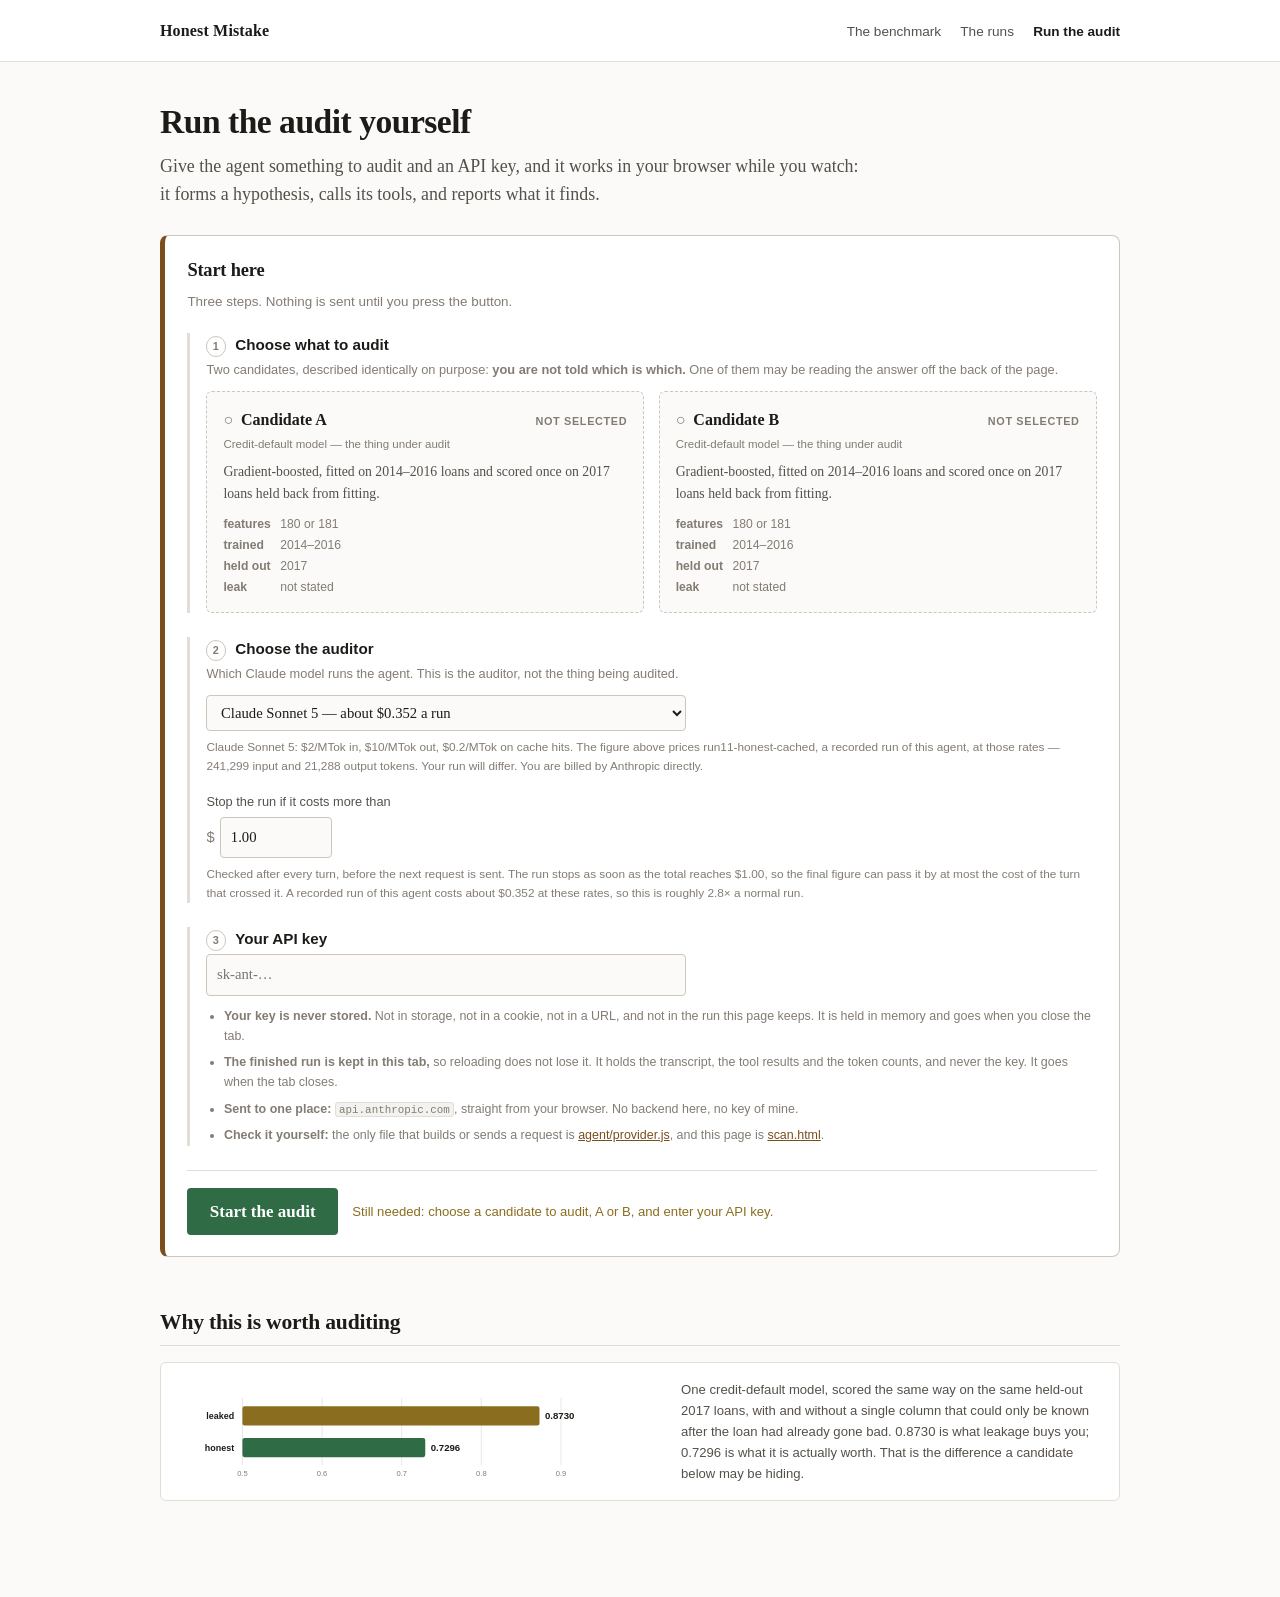
==== docs/scan.html @ f8d3df05 "Add the scan page: pick a candidate, run the agent, see how it scored docs/scan.html is a page with " ====
<!DOCTYPE html>
<html lang="en">
<head>
<meta charset="utf-8">
<meta name="viewport" content="width=device-width, initial-scale=1">
<title>Run the audit — Honest Mistake</title>
<meta name="description" content="Point the auditing agent at one of two candidates and watch it work, turn by turn, in your own browser.">
<link rel="stylesheet" href="style.css">
<style>
/* Scan-only styles. Scoped to this page so the other three are untouched. */

/* ---- the one bounded thing to act on ---- */
.startpanel { background: var(--panel); border: 1px solid var(--rule-firm);
  border-left: 5px solid var(--accent); border-radius: 8px;
  padding: 1.3rem 1.4rem; margin: 1.6rem 0 2.4rem; }
.startpanel > h2 { margin: 0 0 .3rem; border: 0; padding: 0; font-size: 1.15rem; }
.startpanel > .sub { font-family: var(--sans); font-size: .84rem; color: var(--ink-faint);
  margin: 0 0 1.3rem; }

.step { border-left: 3px solid var(--rule); padding: 0 0 0 1rem; margin: 0 0 1.5rem; }
.step:last-of-type { margin-bottom: 1rem; }
.step[data-step-state="missing"] { border-left-color: #b4432f; }
.step-h { display: flex; align-items: baseline; gap: .55rem; flex-wrap: wrap; margin-bottom: .2rem; }
.step-n { font-family: var(--sans); font-size: .68rem; font-weight: 700; letter-spacing: .1em;
  color: var(--ink-faint); border: 1px solid var(--rule-firm); border-radius: 999px;
  padding: .05em .5em; }
.step[data-step-state="missing"] .step-n { color: #b4432f; border-color: #b4432f; }
.step-t { font-family: var(--sans); font-size: .95rem; font-weight: 650; }
.step-need { font-family: var(--sans); font-size: .72rem; font-weight: 600; color: #b4432f;
  display: none; }
.step[data-step-state="missing"] .step-need { display: inline; }
.step-hint { font-family: var(--sans); font-size: .8rem; color: var(--ink-faint);
  margin: 0 0 .7rem; line-height: 1.55; }

/* ---- the two candidates ---- */
.choices { display: grid; grid-template-columns: repeat(auto-fit, minmax(15rem, 1fr));
  gap: .9rem; margin: 0 0 .3rem; }
.choice { background: var(--bg); border: 1px dashed var(--rule-firm); border-radius: 6px;
  padding: .9rem 1rem; cursor: pointer; text-align: left; font: inherit; color: inherit;
  transition: border-color .12s, background .12s; }
.choice:hover { border-color: var(--ink-faint); }
.choice[aria-pressed="true"] { background: var(--panel-2); border-style: solid;
  border-color: var(--rule-firm); border-left: 4px solid var(--accent); }
.choice-top { display: flex; align-items: baseline; justify-content: space-between; gap: .6rem; }
.choice h3 { margin: 0; font-size: 1rem; }
.choice h3::before { content: "\25CB\00a0\00a0"; color: var(--ink-faint); }
.choice[aria-pressed="true"] h3::before { content: "\25CF\00a0\00a0"; color: var(--accent); }
.choice-state { font-family: var(--sans); font-size: .68rem; letter-spacing: .06em;
  text-transform: uppercase; font-weight: 600; color: var(--ink-faint); white-space: nowrap; }
.choice[aria-pressed="true"] .choice-state { color: var(--accent); }
.choice .kind { font-family: var(--sans); font-size: .72rem; color: var(--ink-faint);
  margin: .15rem 0 .5rem; }
.choice p { margin: 0; font-size: .86rem; color: var(--ink-soft); }
.choice dl { margin: .6rem 0 0; font-family: var(--sans); font-size: .76rem;
  color: var(--ink-faint); display: grid; grid-template-columns: auto 1fr; gap: .1rem .6rem; }
.choice dt { font-weight: 600; }
.choice dd { margin: 0; }

/* ---- controls ---- */
.field { display: grid; gap: .3rem; max-width: 30rem; }
.field input, .field select { font: inherit; font-size: .92rem; padding: .5rem .6rem;
  background: var(--bg); color: var(--ink); border: 1px solid var(--rule-firm); border-radius: 4px; }
.step[data-step-state="missing"] .field input { border-color: #b4432f; }

button.go { font: inherit; font-weight: 600; padding: .6rem 1.4rem; border: 0; border-radius: 4px;
  background: var(--credited); color: #fff; cursor: pointer; }
button.go:hover { filter: brightness(1.08); }
button.ghost { font: inherit; padding: .5rem 1rem; border: 1px solid var(--rule-firm);
  border-radius: 4px; background: var(--panel); color: var(--ink); cursor: pointer; }
button.stop { font: inherit; font-weight: 600; padding: .5rem 1.1rem; border: 1px solid #b4432f;
  border-radius: 4px; background: var(--panel); color: #b4432f; cursor: pointer; }
button.stop:hover { background: var(--panel-2); }
button.stop[data-armed="hard"] { background: #b4432f; color: #fff; }

.stop-row { display: flex; align-items: center; gap: .9rem; flex-wrap: wrap; margin: 0 0 1rem; }

.ceiling { margin-top: .9rem; max-width: 30rem; }
.ceiling label { font-family: var(--sans); font-size: .8rem; color: var(--ink-soft); }
.ceiling-row { display: flex; align-items: center; gap: .35rem; }
.ceiling-unit { font-family: var(--sans); font-size: .92rem; color: var(--ink-faint); }
.ceiling-row input { width: 7rem; }
.step[data-step-state="missing"] .ceiling-row input { border-color: #b4432f; }

.go-row { display: flex; align-items: center; gap: .9rem; flex-wrap: wrap;
  border-top: 1px solid var(--rule); padding-top: 1.1rem; }
.go-why { font-family: var(--sans); font-size: .82rem; margin: 0; }
.go-why[data-state="blocked"] { color: var(--uncredited); }
.go-why[data-state="ready"] { color: var(--credited); }
.go-why[data-state="busy"] { color: var(--ink-faint); }
.go-why[data-state="refused"] { color: #b4432f; font-weight: 600; }

.keynote { font-family: var(--sans); font-size: .78rem; color: var(--ink-faint); line-height: 1.6;
  margin: .7rem 0 0; padding-left: 1.05rem; }
.keynote li { margin-bottom: .2rem; }

/* ---- the thesis, below the panel and compact ---- */
.thesis { background: var(--panel); border: 1px solid var(--rule); border-radius: 6px;
  padding: 1rem 1.15rem; margin: 1rem 0 0;
  display: grid; grid-template-columns: minmax(0, 1.15fr) minmax(0, 1fr); gap: 1.2rem;
  align-items: center; }
.thesis svg { width: 100%; height: auto; display: block; }
.thesis-cap { font-family: var(--sans); font-size: .82rem; color: var(--ink-soft);
  margin: 0; line-height: 1.6; }
@media (max-width: 640px) { .thesis { grid-template-columns: 1fr; } }

/* ---- screen 2 ---- */
.meters { display: grid; grid-template-columns: repeat(auto-fit, minmax(7rem, 1fr)); gap: .8rem;
  background: var(--panel); border: 1px solid var(--rule); border-radius: 6px;
  padding: .9rem 1rem; position: sticky; top: 0; z-index: 5; }
.meter .k { font-family: var(--sans); font-size: .66rem; letter-spacing: .08em; text-transform: uppercase;
  color: var(--ink-faint); font-weight: 600; }
.meter .v { font-family: var(--sans); font-size: 1.25rem; font-weight: 650; font-variant-numeric: tabular-nums;
  letter-spacing: -.01em; }
.meter .s { font-family: var(--sans); font-size: .7rem; color: var(--ink-faint); }

.evt { border: 1px solid var(--rule); border-radius: 6px; background: var(--panel);
  margin: .9rem 0; overflow: hidden; }
.evt-head { display: flex; gap: .7rem; align-items: baseline; flex-wrap: wrap;
  padding: .45rem .9rem; background: var(--panel-2); border-bottom: 1px solid var(--rule);
  font-family: var(--sans); font-size: .72rem; letter-spacing: .07em; text-transform: uppercase;
  color: var(--ink-faint); font-weight: 600; }
.evt-body { padding: .9rem; display: grid; gap: .8rem; }

.think { border: 1px dashed var(--rule-firm); border-radius: 5px; background: var(--bg);
  padding: .6rem .75rem; font-style: italic; color: var(--ink-soft); font-size: .92rem;
  white-space: pre-wrap; }
.say { white-space: pre-wrap; font-size: .97rem; }

.call { border: 1px solid var(--rule); border-left: 3px solid var(--accent); border-radius: 5px;
  background: var(--bg); padding: .7rem .8rem; }
.call-head { display: flex; gap: .5rem; align-items: baseline; flex-wrap: wrap; margin-bottom: .55rem; }
.call-name { font-family: var(--mono); font-weight: 600; font-size: .9rem; }
.call-args { font-family: var(--mono); font-size: .76rem; color: var(--ink-faint); }
.call-wait { font-family: var(--sans); font-size: .76rem; color: var(--ink-faint); }

.viz svg { width: 100%; height: auto; display: block; }
.viz-note { font-family: var(--sans); font-size: .74rem; color: var(--ink-faint); margin-top: .4rem; }

.defn dl { margin: 0; display: grid; grid-template-columns: auto 1fr; gap: .3rem .7rem; font-size: .9rem; }
.defn dt { font-family: var(--sans); font-size: .68rem; letter-spacing: .07em; text-transform: uppercase;
  color: var(--ink-faint); font-weight: 600; padding-top: .15rem; }
.defn dd { margin: 0; color: var(--ink-soft); }
.defn .name { font-family: var(--mono); font-weight: 600; color: var(--ink); }

.hits { display: grid; gap: .5rem; }
.hit { border-left: 2px solid var(--rule-firm); padding-left: .7rem; font-size: .88rem; }
.hit b { font-family: var(--mono); font-size: .85rem; }
.hit span { color: var(--ink-soft); }

.kv { display: grid; grid-template-columns: repeat(auto-fit, minmax(8rem, 1fr)); gap: .5rem .9rem;
  font-family: var(--sans); font-size: .8rem; }
.kv div { border-top: 1px solid var(--rule); padding-top: .25rem; }
.kv .k { color: var(--ink-faint); font-size: .68rem; letter-spacing: .06em; text-transform: uppercase; }
.kv .v { font-variant-numeric: tabular-nums; }

.banner { border-left: 3px solid var(--uncredited); background: var(--uncredited-soft);
  padding: .7rem .9rem; border-radius: 0 4px 4px 0; font-family: var(--sans); font-size: .85rem;
  color: var(--ink-soft); }
.banner.bad { border-left-color: #b4432f; background: var(--panel-2); }
.banner b { color: var(--ink); }
/* A run with no verdict has to stop the eye. It is the one outcome a
   visitor could otherwise mistake for a result. */
.banner.verdictless { border-left-width: 5px; padding: .9rem 1.1rem; font-size: .9rem; }
.banner.verdictless > b:first-child { color: #b4432f; font-size: 1.05rem; }
.banner.verdictless .viz-note { margin: .6rem 0 0; }

/* ---- screen 3 ---- */
.s3-actions { display: flex; align-items: center; gap: .9rem; flex-wrap: wrap;
  border-top: 1px solid var(--rule); padding-top: 1.1rem; margin-top: 1.4rem; }
.s3-block { margin: 0 0 2rem; }
.s3-block h2 { font-size: 1.35rem; margin: 0 0 .6rem; border: 0; padding: 0; }
.s3-block h3 { font-size: 1.02rem; margin: 0 0 .5rem; border: 0; padding: 0; }
.s3-block p { font-size: .95rem; line-height: 1.65; margin: 0 0 .7rem; }
.s3-reveal { border-left: 5px solid var(--accent); padding-left: 1.1rem; }
.s3-framing { font-family: var(--sans); font-size: .85rem; color: var(--ink-soft);
  background: var(--panel); border: 1px solid var(--rule); border-radius: 6px;
  padding: .8rem .95rem; }

.s3-cards { display: grid; gap: .9rem; }
.s3-card { border: 1px solid var(--rule); border-left: 4px solid var(--rule-firm);
  border-radius: 6px; background: var(--panel); padding: .9rem 1rem; }
.s3-card.v-credited { border-left-color: var(--credited); }
.s3-card.v-credited_unreachable { border-left-color: var(--accent); }
.s3-card.v-hard_negative { border-left-color: #b4432f; }
.s3-card.v-out_of_scope { border-left-color: var(--rule-firm); opacity: .85; }
.s3-card-head { display: flex; align-items: baseline; justify-content: space-between;
  gap: .7rem; flex-wrap: wrap; margin-bottom: .5rem; }
.s3-flag { font-family: var(--mono); font-size: .95rem; font-weight: 600; }
.s3-conf { font-family: var(--sans); font-size: .68rem; letter-spacing: .06em;
  text-transform: uppercase; color: var(--ink-faint); font-weight: 600; }
.s3-verdict { font-size: .92rem; }
.s3-said { border-top: 1px solid var(--rule); margin-top: .6rem; padding-top: .55rem; }
.s3-said-k { font-family: var(--sans); font-size: .64rem; letter-spacing: .08em;
  text-transform: uppercase; color: var(--ink-faint); font-weight: 600; margin-bottom: .2rem; }
.s3-said p { font-size: .87rem; color: var(--ink-soft); margin: 0; }

.s3-canary-line { border-left: 3px solid var(--rule-firm); padding: .6rem .9rem;
  background: var(--panel); border-radius: 0 5px 5px 0; }
.s3-canary-line.found { border-left-color: var(--credited); }
.s3-canary-line.missed { border-left-color: #b4432f; }
.s3-canary-line.na { border-left-color: var(--rule-firm); }

.s3-noverdict { border-left: 5px solid #b4432f; padding-left: 1.1rem; }
.s3-yours { font-family: var(--sans); font-variant-numeric: tabular-nums; }
.s3-smallprint { border-top: 1px solid var(--rule); padding-top: 1.1rem; }
.s3-smallprint p { font-size: .82rem; color: var(--ink-faint); line-height: 1.6; }
.s3-figures { font-family: var(--sans); font-variant-numeric: tabular-nums;
  font-size: .95rem !important; color: var(--ink) !important; font-weight: 650; }

[hidden] { display: none !important; }
</style>
</head>
<body>

<header class="mast">
  <div class="wrap">
    <div class="mast-row">
      <p class="mast-title"><a href="index.html">Honest Mistake</a></p>
      <nav class="mast-nav">
        <a href="index.html">The benchmark</a>
        <a href="runs.html">The runs</a>
        <a href="scan.html" aria-current="page">Run the audit</a>
      </nav>
    </div>
  </div>
</header>

<main class="wrap">

  <!-- ============================ screen 1 ============================ -->
  <section id="screen1">
    <h1>Run the audit yourself</h1>
    <p class="lede">Give the agent something to audit and an API key, and it works
    in your browser while you watch: it forms a hypothesis, calls its tools, and
    reports what it finds.</p>

    <div class="startpanel">
      <h2>Start here</h2>
      <p class="sub">Three steps. Nothing is sent until you press the button.</p>

      <div class="step" data-step="candidate" data-step-state="ok">
        <div class="step-h">
          <span class="step-n">1</span>
          <span class="step-t">Choose what to audit</span>
          <span class="step-need">needed</span>
        </div>
        <p class="step-hint">Two candidates, described identically on purpose:
        <b>you are not told which is which.</b> One of them may be reading the
        answer off the back of the page.</p>
        <div class="choices" id="choices"></div>
      </div>

      <div class="step" data-step="auditor" data-step-state="ok">
        <div class="step-h">
          <span class="step-n">2</span>
          <span class="step-t">Choose the auditor</span>
        </div>
        <p class="step-hint">Which Claude model runs the agent. This is the auditor,
        not the thing being audited.</p>
        <div class="field">
          <label for="model" class="sr-label" hidden>Auditor model</label>
          <select id="model" aria-label="Claude model that runs the auditing agent"></select>
        </div>
        <p class="viz-note" id="price-note"></p>
        <div class="banner" id="retire" hidden></div>

        <div class="field ceiling">
          <label for="ceiling">Stop the run if it costs more than</label>
          <div class="ceiling-row">
            <span class="ceiling-unit">$</span>
            <input id="ceiling" type="number" step="0.05"
                   aria-label="Spend ceiling for this run, in US dollars">
          </div>
        </div>
        <p class="viz-note" id="ceiling-note"></p>
      </div>

      <div class="step" data-step="key" data-step-state="ok">
        <div class="step-h">
          <span class="step-n">3</span>
          <span class="step-t">Your API key</span>
          <span class="step-need">needed</span>
        </div>
        <div class="field">
          <label for="key" hidden>Your Anthropic API key</label>
          <input id="key" type="password" autocomplete="off" spellcheck="false"
                 aria-label="Your Anthropic API key" placeholder="sk-ant-…">
        </div>
        <ul class="keynote plain">
          <li><b>Your key is never stored.</b> Not in storage, not in a cookie, not in
            a URL, and not in the run this page keeps. It is held in memory and goes
            when you close the tab.</li>
          <li><b>The finished run is kept in this tab,</b> so reloading does not lose
            it. It holds the transcript, the tool results and the token counts, and
            never the key. It goes when the tab closes.</li>
          <li><b>Sent to one place:</b> <code>api.anthropic.com</code>, straight from
            your browser. No backend here, no key of mine.</li>
          <li><b>Check it yourself:</b> the only file that builds or sends a request is
            <a href="https://github.com/sidharthjatt/honest-mistake/blob/main/docs/agent/provider.js">agent/provider.js</a>,
            and this page is
            <a href="https://github.com/sidharthjatt/honest-mistake/blob/main/docs/scan.html">scan.html</a>.</li>
        </ul>
      </div>

      <div class="go-row">
        <button id="go" class="go">Start the audit</button>
        <p class="go-why" id="go-why" data-state="blocked"></p>
      </div>
    </div>

    <h2>Why this is worth auditing</h2>
    <div class="thesis">
      <div id="thesis-chart"></div>
      <p class="thesis-cap" id="thesis-cap"></p>
    </div>
  </section>

  <!-- ============================ screen 2 ============================ -->
  <section id="screen2" hidden>
    <p class="backlink"><button class="ghost" id="back">← Back</button></p>
    <h1 id="run-title">Auditing…</h1>
    <p class="note" id="run-sub"></p>

    <div class="stop-row" id="stop-row" hidden>
      <button id="stop" class="stop">Stop the run</button>
      <p class="go-why" id="stop-why"></p>
    </div>

    <div class="meters" id="meters"></div>
    <div id="stream"></div>

    <div class="s3-actions" id="s3-actions" hidden>
      <button id="see-score" class="go">See how it scored</button>
      <button id="download-run" class="ghost">Download this run</button>
      <p class="go-why" id="keep-note"></p>
    </div>
  </section>

  <!-- ============================ screen 3 ============================ -->
  <section id="screen3" hidden>
    <p class="backlink"><button class="ghost" id="back-to-run">← Back to the run</button></p>
    <div id="s3-body"></div>
    <div class="s3-actions">
      <button id="download-run-2" class="ghost">Download this run</button>
      <p class="go-why" id="keep-note-2"></p>
    </div>
  </section>

</main>

<script type="module" src="scan.js"></script>
</body>
</html>
---- docs/style.css ----
/* Honest Mistake — one stylesheet for all three pages. */

:root {
  --bg: #fbfaf8;
  --panel: #ffffff;
  --panel-2: #f4f2ee;
  --ink: #1d1b18;
  --ink-soft: #55504a;
  --ink-faint: #837c73;
  --rule: #e2ddd5;
  --rule-firm: #cdc6bb;
  --accent: #7a4f1d;
  --accent-soft: #f0e6d8;
  --credited: #2f6b45;
  --credited-soft: #e2efe6;
  --uncredited: #8a6d1f;
  --uncredited-soft: #f6eed9;
  --absent: #5a5660;
  --absent-soft: #eceaef;
  --mono: ui-monospace, SFMono-Regular, "SF Mono", Menlo, Consolas, monospace;
  --serif: "Iowan Old Style", "Palatino Linotype", Palatino, Georgia, serif;
  --sans: -apple-system, BlinkMacSystemFont, "Segoe UI", Helvetica, Arial, sans-serif;
}

@media (prefers-color-scheme: dark) {
  :root:not([data-theme="light"]) {
    --bg: #17161a;
    --panel: #1f1e23;
    --panel-2: #26252b;
    --ink: #eceaf0;
    --ink-soft: #b6b1bd;
    --ink-faint: #85808d;
    --rule: #33313a;
    --rule-firm: #46434e;
    --accent: #d2a874;
    --accent-soft: #33291d;
    --credited: #7fc79b;
    --credited-soft: #1e2d24;
    --uncredited: #d9bd76;
    --uncredited-soft: #2e2819;
    --absent: #a7a2b0;
    --absent-soft: #26252b;
  }
}

* { box-sizing: border-box; }

html { -webkit-text-size-adjust: 100%; }

body {
  margin: 0;
  background: var(--bg);
  color: var(--ink);
  font-family: var(--serif);
  font-size: 17px;
  line-height: 1.6;
}

.wrap {
  max-width: 62rem;
  margin: 0 auto;
  padding: 0 16px 6rem;
}

.wrap.wide { max-width: 78rem; }

/* ---- masthead ---- */

header.mast {
  border-bottom: 1px solid var(--rule);
  background: var(--panel);
  margin-bottom: 2.5rem;
}

header.mast .wrap { padding-top: 1.1rem; padding-bottom: 1.1rem; }

.mast-row {
  display: flex;
  flex-wrap: wrap;
  gap: 0.6rem 1.5rem;
  align-items: baseline;
  justify-content: space-between;
}

.mast-title {
  font-size: 1rem;
  font-weight: 600;
  letter-spacing: 0.01em;
  margin: 0;
}

.mast-title a { color: var(--ink); text-decoration: none; }

nav.mast-nav {
  display: flex;
  gap: 1.2rem;
  font-family: var(--sans);
  font-size: 0.85rem;
}

nav.mast-nav a { color: var(--ink-soft); text-decoration: none; }
nav.mast-nav a:hover { color: var(--accent); text-decoration: underline; }
nav.mast-nav a[aria-current="page"] { color: var(--ink); font-weight: 600; }

/* ---- prose ---- */

h1 {
  font-size: 2.1rem;
  line-height: 1.2;
  margin: 0 0 0.6rem;
  letter-spacing: -0.015em;
}

h2 {
  font-size: 1.35rem;
  margin: 3rem 0 0.8rem;
  padding-bottom: 0.35rem;
  border-bottom: 1px solid var(--rule);
  letter-spacing: -0.01em;
}

h3 { font-size: 1.05rem; margin: 2rem 0 0.5rem; }

p { margin: 0 0 1rem; }

.lede { font-size: 1.12rem; color: var(--ink-soft); max-width: 44rem; }

.note {
  font-family: var(--sans);
  font-size: 0.85rem;
  color: var(--ink-faint);
  line-height: 1.55;
}

a { color: var(--accent); }

code, .mono { font-family: var(--mono); font-size: 0.87em; }

p code, td code, li code {
  background: var(--panel-2);
  border: 1px solid var(--rule);
  border-radius: 3px;
  padding: 0.05em 0.3em;
}

/* ---- headline cards ---- */

.headline {
  display: grid;
  grid-template-columns: repeat(auto-fit, minmax(19rem, 1fr));
  gap: 1rem;
  margin: 2rem 0;
}

.card {
  background: var(--panel);
  border: 1px solid var(--rule);
  border-radius: 6px;
  padding: 1.15rem 1.25rem;
}

.card.lead { border-color: var(--rule-firm); border-left: 4px solid var(--credited); }
.card.counter { border-left: 4px solid var(--absent); }

.card h3 {
  margin: 0 0 0.5rem;
  font-family: var(--sans);
  font-size: 0.72rem;
  letter-spacing: 0.09em;
  text-transform: uppercase;
  color: var(--ink-faint);
  font-weight: 600;
}

.figure {
  font-family: var(--sans);
  font-size: 2.05rem;
  font-weight: 650;
  line-height: 1.1;
  letter-spacing: -0.02em;
  margin-bottom: 0.4rem;
}

.card.lead .figure { color: var(--credited); }
.card.counter .figure { color: var(--absent); }

.card p { margin: 0; font-size: 0.95rem; color: var(--ink-soft); }
.card p + p { margin-top: 0.6rem; }

/* ---- tables ---- */

.scroll { overflow-x: auto; margin: 1.2rem 0; }

table {
  border-collapse: collapse;
  width: 100%;
  font-family: var(--sans);
  font-size: 0.83rem;
  background: var(--panel);
}

th, td {
  text-align: left;
  padding: 0.5rem 0.65rem;
  border-bottom: 1px solid var(--rule);
  vertical-align: top;
}

thead th {
  font-size: 0.7rem;
  letter-spacing: 0.06em;
  text-transform: uppercase;
  color: var(--ink-faint);
  border-bottom: 1px solid var(--rule-firm);
  white-space: nowrap;
  font-weight: 600;
}

tbody tr:hover { background: var(--panel-2); }

td.num { text-align: right; font-variant-numeric: tabular-nums; }

td.tight { white-space: nowrap; }

/* ---- pills ---- */

.pill {
  display: inline-block;
  font-family: var(--sans);
  font-size: 0.7rem;
  font-weight: 600;
  letter-spacing: 0.03em;
  padding: 0.12em 0.5em;
  border-radius: 999px;
  white-space: nowrap;
}

.pill.present { background: var(--accent-soft); color: var(--accent); }
.pill.absent { background: var(--absent-soft); color: var(--absent); }
.pill.credited { background: var(--credited-soft); color: var(--credited); }
.pill.uncredited { background: var(--uncredited-soft); color: var(--uncredited); }
.pill.refused { background: var(--absent-soft); color: var(--absent); }
.pill.scored { background: var(--credited-soft); color: var(--credited); }
.pill.hardneg { background: var(--panel-2); color: var(--ink-soft); border: 1px solid var(--rule-firm); }

.dash { color: var(--ink-faint); }

/* ---- flags ---- */

.flag {
  background: var(--panel);
  border: 1px solid var(--rule);
  border-left: 4px solid var(--uncredited);
  border-radius: 5px;
  padding: 0.9rem 1.1rem;
  margin: 0.8rem 0;
}

.flag.is-credited { border-left-color: var(--credited); }

.flag:target {
  outline: 2px solid var(--accent);
  outline-offset: 3px;
}

.flag-head {
  display: flex;
  flex-wrap: wrap;
  gap: 0.5rem;
  align-items: center;
  margin-bottom: 0.55rem;
}

.flag-name { font-family: var(--mono); font-size: 0.95rem; font-weight: 600; }

.flag dl { margin: 0; font-size: 0.9rem; }

.flag dt {
  font-family: var(--sans);
  font-size: 0.68rem;
  letter-spacing: 0.08em;
  text-transform: uppercase;
  color: var(--ink-faint);
  margin-top: 0.6rem;
  font-weight: 600;
}

.flag dd { margin: 0.15rem 0 0; color: var(--ink-soft); }

.flag-run {
  font-family: var(--sans);
  font-size: 0.78rem;
}

/* ---- replay ---- */

.turn {
  border: 1px solid var(--rule);
  border-radius: 6px;
  background: var(--panel);
  margin: 0.9rem 0;
  overflow: hidden;
}

.turn-head {
  display: flex;
  gap: 0.7rem;
  align-items: baseline;
  padding: 0.45rem 0.9rem;
  background: var(--panel-2);
  border-bottom: 1px solid var(--rule);
  font-family: var(--sans);
  font-size: 0.72rem;
  letter-spacing: 0.07em;
  text-transform: uppercase;
  color: var(--ink-faint);
  font-weight: 600;
}

.turn-body { padding: 0.9rem; }

.block + .block { margin-top: 0.85rem; }

.block-text { white-space: pre-wrap; font-size: 0.97rem; }

details.thinking, details.result, details.raw {
  border: 1px solid var(--rule);
  border-radius: 5px;
  background: var(--bg);
}

details.thinking { border-style: dashed; }

details > summary {
  cursor: pointer;
  padding: 0.4rem 0.7rem;
  font-family: var(--sans);
  font-size: 0.74rem;
  letter-spacing: 0.05em;
  color: var(--ink-faint);
  font-weight: 600;
  list-style: none;
}

details > summary::-webkit-details-marker { display: none; }
details > summary::before { content: "▸ "; }
details[open] > summary::before { content: "▾ "; }
details > summary:hover { color: var(--accent); }

details > .inner {
  padding: 0 0.7rem 0.7rem;
  font-size: 0.9rem;
  color: var(--ink-soft);
}

.thinking-summary { white-space: pre-wrap; font-style: italic; }

.call {
  border: 1px solid var(--rule);
  border-left: 3px solid var(--rule-firm);
  border-radius: 5px;
  background: var(--bg);
  padding: 0.6rem 0.75rem;
}

.call.no-result { border-left-color: var(--uncredited); }
.call.errored { border-left-color: #b4432f; }

.call-head {
  display: flex;
  flex-wrap: wrap;
  gap: 0.5rem;
  align-items: baseline;
  margin-bottom: 0.45rem;
}

.call-tool { font-family: var(--mono); font-weight: 600; font-size: 0.9rem; }

.call-id { font-family: var(--mono); font-size: 0.68rem; color: var(--ink-faint); }

pre {
  margin: 0;
  padding: 0.55rem 0.7rem;
  background: var(--panel-2);
  border: 1px solid var(--rule);
  border-radius: 4px;
  overflow-x: auto;
  font-family: var(--mono);
  font-size: 0.78rem;
  line-height: 1.5;
  white-space: pre-wrap;
  word-break: break-word;
}

pre.tall { max-height: 26rem; overflow-y: auto; }

.ref {
  font-family: var(--sans);
  font-size: 0.78rem;
  color: var(--ink-faint);
  border-left: 3px dotted var(--rule-firm);
  padding: 0.3rem 0.7rem;
  background: var(--bg);
  border-radius: 4px;
}

.ref a { font-family: var(--mono); font-size: 0.85em; }

.missing {
  font-family: var(--sans);
  font-size: 0.8rem;
  color: var(--uncredited);
  margin-top: 0.4rem;
}

/* ---- provenance ---- */

.prov {
  margin: 2.5rem 0 0;
  border: 1px solid var(--rule);
  border-top: 3px solid var(--rule-firm);
  border-radius: 6px;
  background: var(--panel);
}

.prov > summary {
  font-size: 0.8rem;
  letter-spacing: 0.04em;
  color: var(--ink-soft);
  padding: 0.7rem 0.9rem;
}

.prov .inner { padding: 0 0.9rem 1rem; }

.prov h4 {
  font-family: var(--sans);
  font-size: 0.7rem;
  letter-spacing: 0.08em;
  text-transform: uppercase;
  color: var(--ink-faint);
  margin: 1.1rem 0 0.4rem;
  font-weight: 600;
}

.prov-line {
  font-family: var(--sans);
  font-size: 0.82rem;
  color: var(--ink-soft);
  margin: 0.25rem 0;
}

.prov-line b { color: var(--ink); font-weight: 600; }

.hashes {
  font-family: var(--mono);
  font-size: 0.7rem;
  line-height: 1.7;
  color: var(--ink-soft);
}

.hashes div { overflow-wrap: anywhere; }

.caveat {
  border-left: 3px solid var(--uncredited);
  background: var(--uncredited-soft);
  padding: 0.6rem 0.8rem;
  border-radius: 0 4px 4px 0;
  font-family: var(--sans);
  font-size: 0.82rem;
  color: var(--ink-soft);
  margin: 0.6rem 0;
}

.caveat b { color: var(--ink); }

/* ---- status ---- */

.status {
  font-family: var(--sans);
  font-size: 0.9rem;
  color: var(--ink-faint);
  padding: 2rem 0;
}

.status.error { color: #b4432f; }

.backlink {
  font-family: var(--sans);
  font-size: 0.82rem;
  margin-bottom: 0.8rem;
}

ul.plain { padding-left: 1.1rem; }
ul.plain li { margin-bottom: 0.4rem; }

@media (max-width: 640px) {
  body { font-size: 16px; }
  h1 { font-size: 1.65rem; }
  .figure { font-size: 1.7rem; }
  .wrap { padding-bottom: 3rem; }
}

/* runs table: the refusal reason needs room to sit beside its verdict. */
td.why { min-width: 17rem; }
td.why .note { margin-top: 0.25rem; display: block; }

.est-key {
  font-family: var(--sans);
  font-size: 0.78rem;
  color: var(--ink-soft);
  background: var(--panel);
  border: 1px solid var(--rule);
  border-radius: 5px;
  padding: 0.8rem 1rem;
  margin-top: 1rem;
}

.est-key dt { font-weight: 600; color: var(--ink); margin-top: 0.6rem; }
.est-key dt:first-child { margin-top: 0; }
.est-key dd { margin: 0.15rem 0 0; }
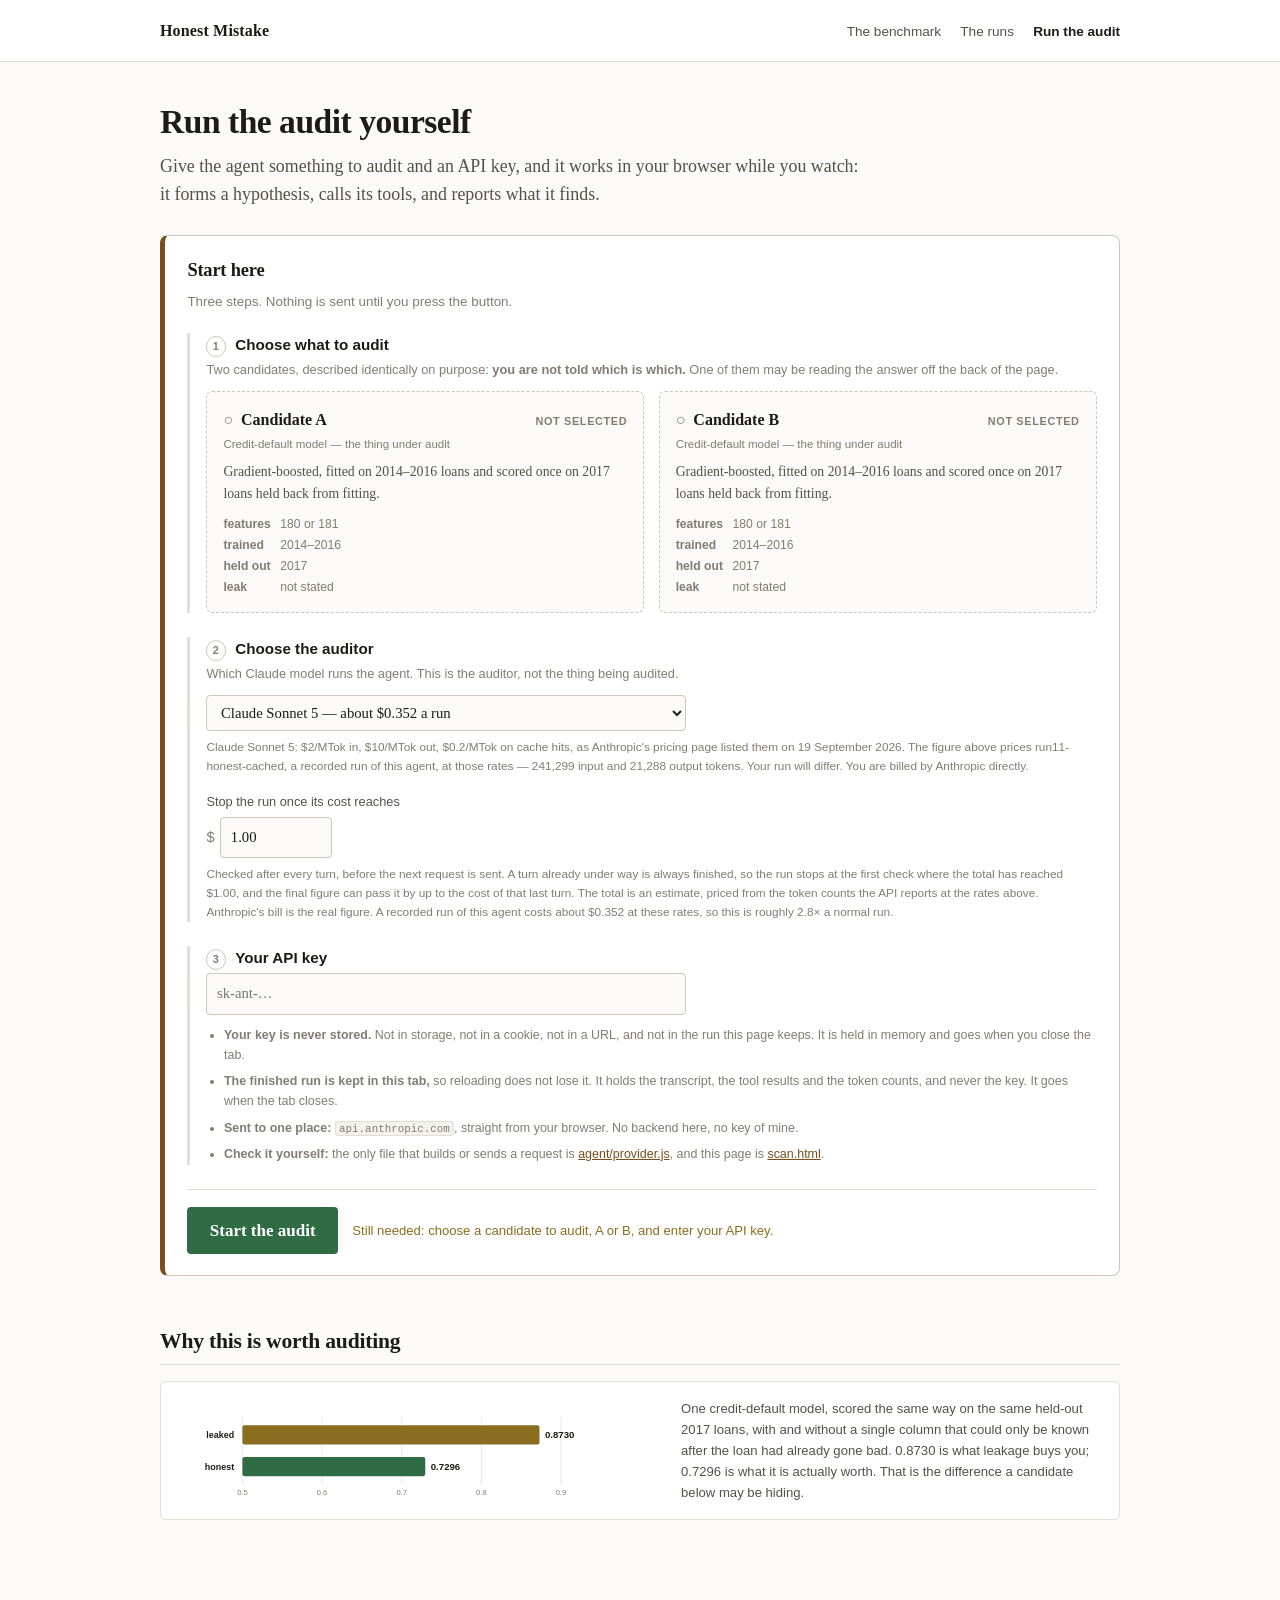
==== commit 518bbfa9: "Say what each ceiling actually did, and date the rates The two ceilings stop a run at different mome" ====
--- a/docs/scan.html
+++ b/docs/scan.html
@@ -265,7 +265,7 @@
         <div class="banner" id="retire" hidden></div>
 
         <div class="field ceiling">
-          <label for="ceiling">Stop the run if it costs more than</label>
+          <label for="ceiling">Stop the run once its cost reaches</label>
           <div class="ceiling-row">
             <span class="ceiling-unit">$</span>
             <input id="ceiling" type="number" step="0.05"
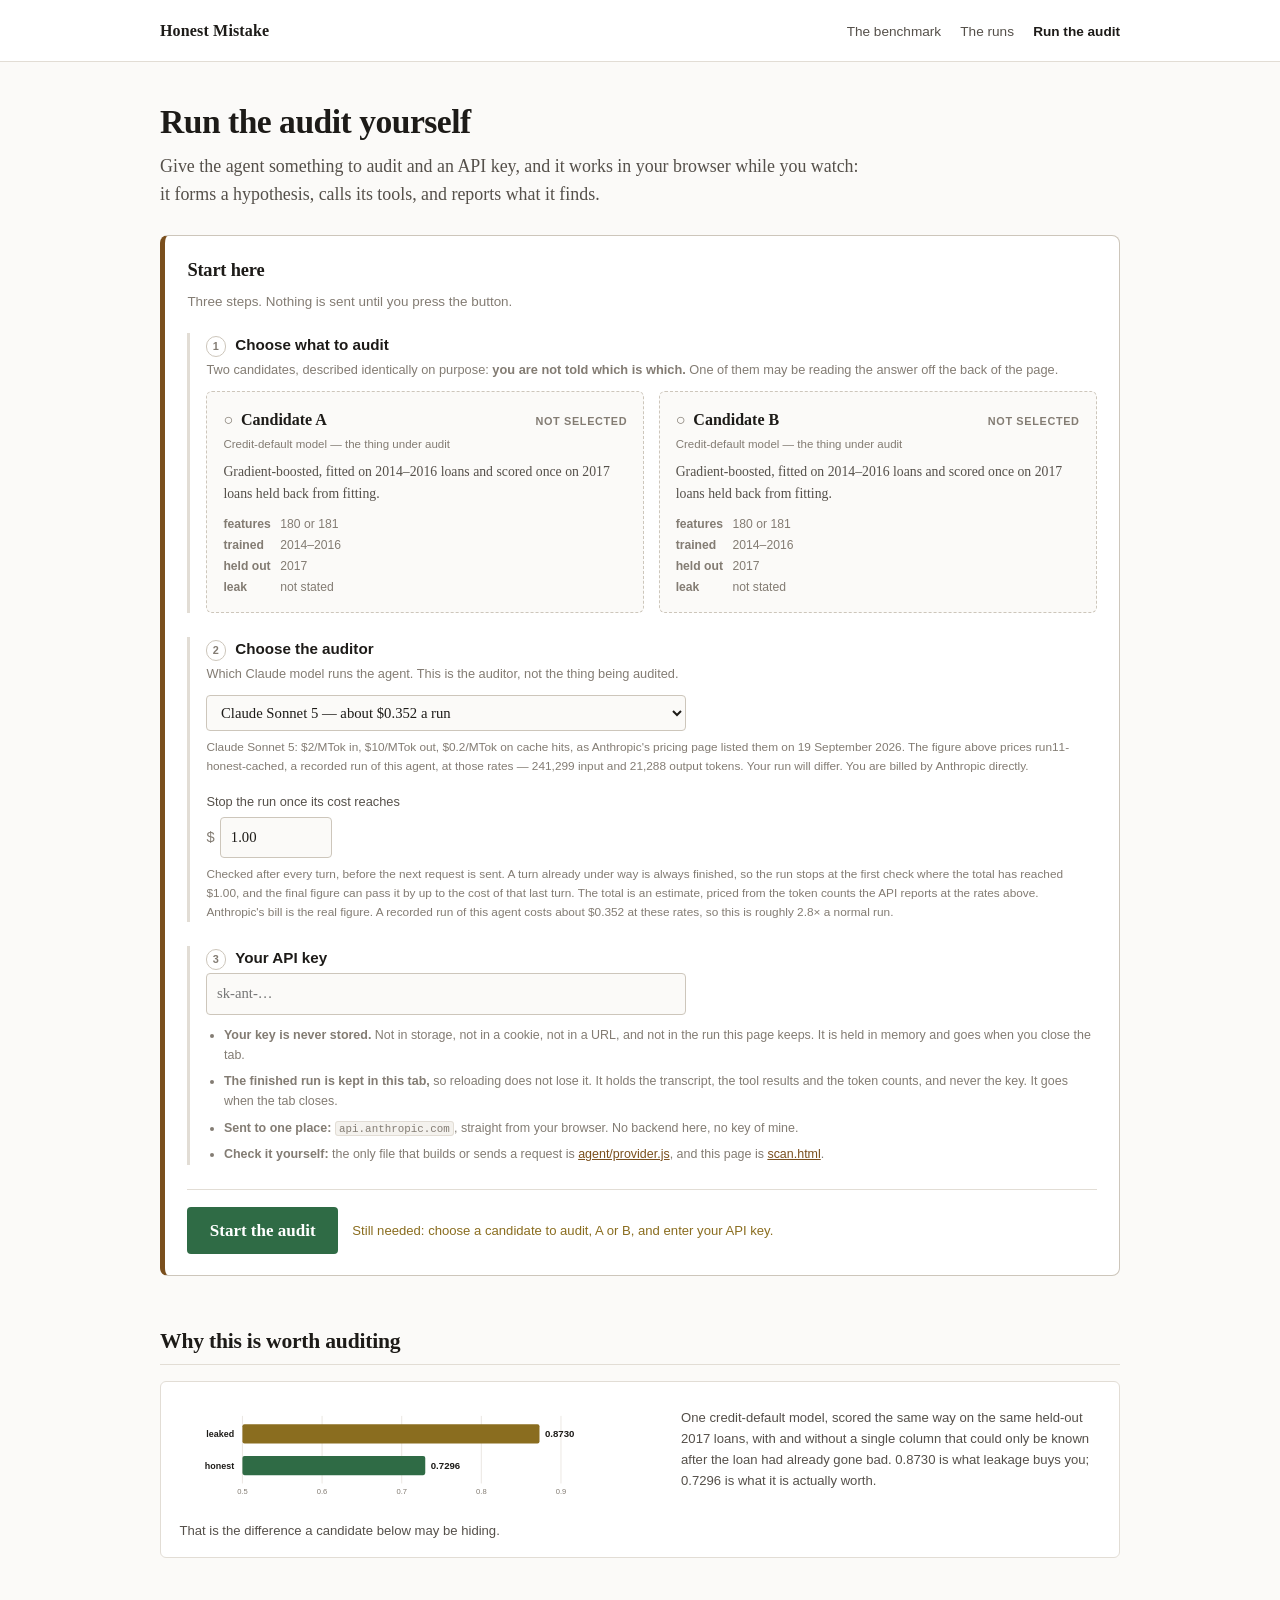
==== commit 0262a149: "Split long paragraphs and give the landing page a first-screen link Check 1 found paragraphs over fo" ====
--- a/docs/scan.html
+++ b/docs/scan.html
@@ -312,6 +312,7 @@
     <div class="thesis">
       <div id="thesis-chart"></div>
       <p class="thesis-cap" id="thesis-cap"></p>
+      <p class="thesis-cap" id="thesis-cap-2"></p>
     </div>
   </section>
 
